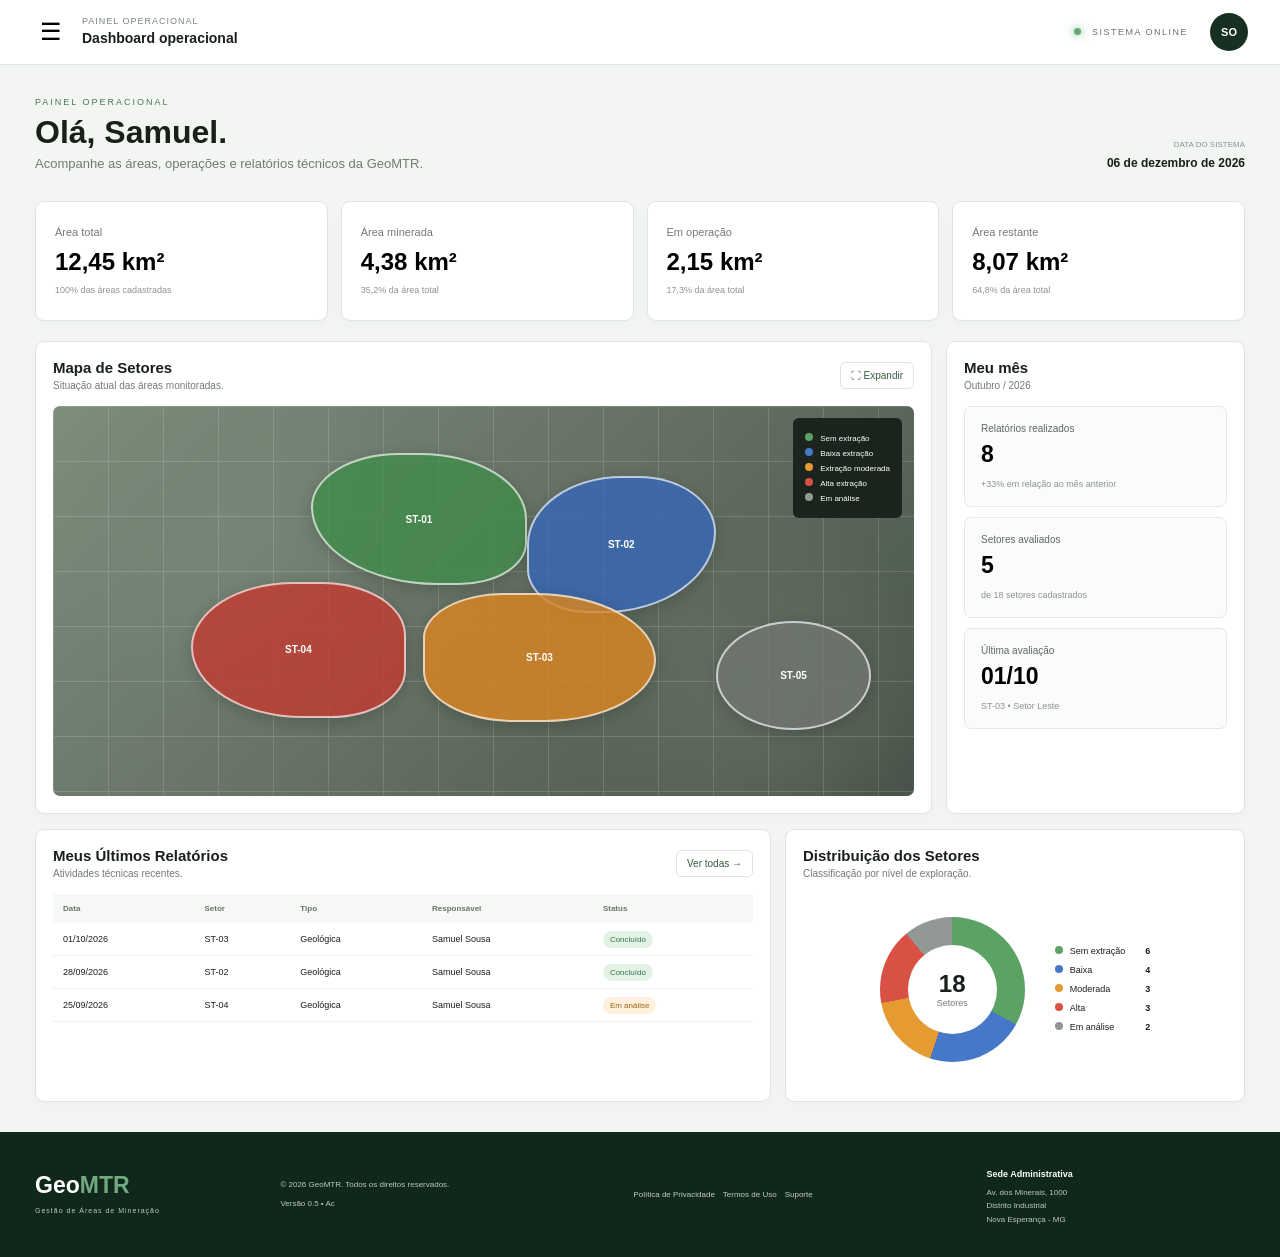
==== dashboard.html @ 0833b3c5 "Add files via upload" ====
<!doctype html>
<html lang="pt-BR">
  <head>
    <meta charset="UTF-8" />
    <meta name="viewport" content="width=device-width, initial-scale=1.0" />
    <title>GeoMTR | Dashboard</title>
    <link rel="stylesheet" href="./dashboard.css" />
  </head>

  <body>
    <aside class="sidebar" id="sidebar">
      <div class="sidebar-logo">
        <span>Geo</span>MTR
        <small>GESTÃO DE ÁREAS DE MINERAÇÃO</small>
      </div>

      <nav>
        <a href="dashboard.html" class="nav-item ativo">
          <span class="icone">🎛️</span>
          Dashboard
        </a>
        <a href="setores.html" class="nav-item">
          <span class="icone">📍</span>
          Setores
        </a>
        <a href="operacoes.html" class="nav-item">
          <span class="icone">⛏️</span>
          Operações gerais
        </a>
        <a href="relatorios.html" class="nav-item">
          <span class="icone">📊</span>
          Meus Relatórios
        </a>
      </nav>

      <div class="suporte-sidebar">
        <strong>Suporte</strong>
        <p>Precisa de ajuda?</p>
        <button onclick="abrirSuporte()">Contatar administrador</button>
      </div>
    </aside>

    <div
      class="sidebar-overlay"
      id="sidebarOverlay"
      onclick="toggleSidebar()"
    ></div>

    <main class="conteudo">
      <header class="topbar">
        <button
          class="menu-btn"
          onclick="toggleSidebar()"
          aria-label="Abrir menu"
        >
          ☰
        </button>
        <div class="header-identificacao">
          <small>PAINEL OPERACIONAL</small>
          <strong>Dashboard operacional</strong>
        </div>
        <div class="topbar-direita">
          <div class="status">
            <span></span>
            SISTEMA ONLINE
          </div>

          <button class="perfil-btn" onclick="togglePerfil()">
            <div class="avatar">SO</div>
          </button>

          <div class="perfil-menu" id="perfilMenu">
            <div class="perfil-cabecalho">
              <div class="avatar grande">SO</div>
              <div>
                <strong>Samuel</strong>
                <span>Geólogo</span>
              </div>
            </div>
            <hr />
            <button type="button" onclick="abrirPerfil()">Meu perfil</button>
            <hr />
            <button class="sair" onclick="sairSistema()">
              ↪ Sair do sistema
            </button>
          </div>
        </div>
      </header>

      <section class="boas-vindas">
        <div>
          <p class="mini-titulo">PAINEL OPERACIONAL</p>
          <h1>Olá, Samuel.</h1>
          <p>Acompanhe as áreas, operações e relatórios técnicos da GeoMTR.</p>
        </div>

        <div class="data-atual">
          <small>DATA DO SISTEMA</small>
          <strong id="dataAtual"></strong>
        </div>
      </section>

      <section class="cards">
        <button
          class="card"
          onclick="
            abrirModal(
              'Área Total',
              'A GeoMTR possui atualmente 12,45 km² de áreas cadastradas para pesquisa e exploração mineral.',
            )
          "
        >
          <span class="card-titulo">Área total</span>
          <strong>12,45 km²</strong>
          <small>100% das áreas cadastradas</small>
        </button>

        <button
          class="card"
          onclick="
            abrirModal(
              'Área Minerada',
              'Até o momento, 4,38 km² das áreas cadastradas já passaram por atividades de exploração.',
            )
          "
        >
          <span class="card-titulo">Área minerada</span>
          <strong>4,38 km²</strong>
          <small>35,2% da área total</small>
        </button>

        <button
          class="card"
          onclick="
            abrirModal(
              'Em Operação',
              'Atualmente existem setores com operações de pesquisa ou exploração em andamento.',
            )
          "
        >
          <span class="card-titulo">Em operação</span>
          <strong>2,15 km²</strong>
          <small>17,3% da área total</small>
        </button>

        <button
          class="card"
          onclick="
            abrirModal(
              'Área Restante',
              'A GeoMTR possui 8,07 km² que ainda não foram classificados como área minerada.',
            )
          "
        >
          <span class="card-titulo">Área restante</span>
          <strong>8,07 km²</strong>
          <small>64,8% da área total</small>
        </button>
      </section>

      <section class="grid-principal">
        <article class="painel mapa-painel" id="mapaPainel">
          <div class="painel-header">
            <div>
              <h2>Mapa de Setores</h2>
              <p>Situação atual das áreas monitoradas.</p>
            </div>
            <button class="botao-secundario" onclick="expandirMapa()">
              ⛶ Expandir
            </button>
          </div>

          <div class="mapa">
            <div class="grade-mapa"></div>
            <button
              class="setor setor-verde setor-1"
              onclick="
                abrirSetor(
                  'ST-01',
                  'Setor Norte',
                  'Sem extração',
                  '0%',
                  '850 m²',
                  'Mariana Costa',
                )
              "
            >
              ST-01
            </button>
            <button
              class="setor setor-azul setor-2"
              onclick="
                abrirSetor(
                  'ST-02',
                  'Setor Nordeste',
                  'Baixa extração',
                  '24%',
                  '720 m²',
                  'Samuel Oliveira',
                )
              "
            >
              ST-02
            </button>
            <button
              class="setor setor-laranja setor-3"
              onclick="
                abrirSetor(
                  'ST-03',
                  'Setor Leste',
                  'Extração moderada',
                  '56%',
                  '910 m²',
                  'Samuel Oliveira',
                )
              "
            >
              ST-03
            </button>
            <button
              class="setor setor-vermelho setor-4"
              onclick="
                abrirSetor(
                  'ST-04',
                  'Setor Oeste',
                  'Alta extração',
                  '82%',
                  '840 m²',
                  'Carlos Mendes',
                )
              "
            >
              ST-04
            </button>
            <button
              class="setor setor-cinza setor-5"
              onclick="
                abrirSetor(
                  'ST-05',
                  'Setor Sul',
                  'Em análise',
                  '—',
                  '630 m²',
                  'Fernanda Lima',
                )
              "
            >
              ST-05
            </button>

            <div class="legenda">
              <div><span class="verde"></span>Sem extração</div>
              <div><span class="azul"></span>Baixa extração</div>
              <div><span class="laranja"></span>Extração moderada</div>
              <div><span class="vermelho"></span>Alta extração</div>
              <div><span class="cinza"></span>Em análise</div>
            </div>
          </div>
        </article>

        <aside class="painel resumo">
          <div class="painel-header">
            <div>
              <h2>Meu mês</h2>
              <p>Outubro / 2026</p>
            </div>
          </div>

          <button
            class="resumo-item"
            onclick="
              abrirModal(
                'Meus Relatórios',
                'Você realizou 8 relatórios técnicos durante o mês de outubro.',
              )
            "
          >
            <span>Relatórios realizados</span>
            <strong>8</strong>
            <small>+33% em relação ao mês anterior</small>
          </button>

          <button
            class="resumo-item"
            onclick="
              abrirModal(
                'Setores avaliados',
                'Você realizou avaliações em 5 setores diferentes neste mês.',
              )
            "
          >
            <span>Setores avaliados</span>
            <strong>5</strong>
            <small>de 18 setores cadastrados</small>
          </button>

          <button
            class="resumo-item"
            onclick="
              abrirSetor(
                'ST-03',
                'Setor Leste',
                'Extração moderada',
                '56%',
                '910 m²',
                'Samuel Oliveira',
              )
            "
          >
            <span>Última avaliação</span>
            <strong>01/10</strong>
            <small>ST-03 • Setor Leste</small>
          </button>
        </aside>
      </section>

      <section class="grid-inferior">
        <article class="painel">
          <div class="painel-header">
            <div>
              <h2>Meus Últimos Relatórios</h2>
              <p>Atividades técnicas recentes.</p>
            </div>

            <a href="relatorios.html" class="link-btn">Ver todas →</a>
          </div>

          <div class="tabela-container">
            <table>
              <thead>
                <tr>
                  <th>Data</th>
                  <th>Setor</th>
                  <th>Tipo</th>
                  <th>Responsável</th>
                  <th>Status</th>
                </tr>
              </thead>

              <tbody>
                <tr>
                  <td>01/10/2026</td>
                  <td>ST-03</td>
                  <td>Geológica</td>
                  <td>Samuel Sousa</td>
                  <td>
                    <span class="tag concluido"> Concluído </span>
                  </td>
                </tr>

                <tr>
                  <td>28/09/2026</td>
                  <td>ST-02</td>
                  <td>Geológica</td>
                  <td>Samuel Sousa</td>
                  <td>
                    <span class="tag concluido"> Concluído </span>
                  </td>
                </tr>

                <tr>
                  <td>25/09/2026</td>
                  <td>ST-04</td>
                  <td>Geológica</td>
                  <td>Samuel Sousa</td>
                  <td>
                    <span class="tag analise"> Em análise </span>
                  </td>
                </tr>
              </tbody>
            </table>
          </div>
        </article>

        <article class="painel distribuicao">
          <div class="painel-header">
            <div>
              <h2>Distribuição dos Setores</h2>
              <p>Classificação por nível de exploração.</p>
            </div>
          </div>

          <div class="grafico-area">
            <div class="grafico">
              <div class="grafico-centro">
                <strong>18</strong>
                <span>Setores</span>
              </div>
            </div>

            <div class="grafico-legenda">
              <p><span class="verde"></span>Sem extração<strong>6</strong></p>
              <p><span class="azul"></span>Baixa<strong>4</strong></p>
              <p><span class="laranja"></span>Moderada<strong>3</strong></p>
              <p><span class="vermelho"></span>Alta<strong>3</strong></p>
              <p><span class="cinza"></span>Em análise<strong>2</strong></p>
            </div>
          </div>
        </article>
      </section>

      <footer>
        <div class="footer-logo">
          <strong>Geo<span>MTR</span></strong>
          <small>Gestão de Áreas de Mineração</small>
        </div>
        <div>
          <p>© 2026 GeoMTR. Todos os direitos reservados.</p>
          <small>Versão 0.5 • Ac</small>
        </div>
        <div class="footer-links">
          <button type="button" data-legal="privacy">Política de Privacidade</button>
          <button type="button" data-legal="terms">Termos de Uso</button>
          <button type="button" onclick="abrirSuporte()">Suporte</button>
        </div>
        <div class="endereco">
          <strong>Sede Administrativa</strong>
          <p>
            Av. dos Minerais, 1000<br />Distrito Industrial<br />Nova Esperança
            - MG
          </p>
        </div>
      </footer>
    </main>

    <div
      class="modal-overlay"
      id="modalOverlay"
      onclick="fecharModalFundo(event)"
    >
      <div class="modal">
        <button class="modal-fechar" onclick="fecharModal()">×</button>
        <p class="mini-titulo">GEOMTR</p>
        <h2 id="modalTitulo">Informações</h2>
        <div id="modalConteudo"></div>
      </div>
    </div>

    <script src="./dashboard.js"></script>

    <!-- VLibras: recurso de acessibilidade em Libras -->
    <div vw class="enabled"><div vw-access-button class="active"></div><div vw-plugin-wrapper><div class="vw-plugin-top-wrapper"></div></div></div>
    <script src="https://vlibras.gov.br/app/vlibras-plugin.js"></script>
    <script>new window.VLibras.Widget('https://vlibras.gov.br/app');</script>
  
    <div class="legal-overlay" id="legalOverlay" hidden>
      <section class="legal-modal" role="dialog" aria-modal="true" aria-labelledby="legalTitle">
        <button type="button" class="legal-close" id="legalClose" aria-label="Fechar">×</button>
        <div class="legal-eyebrow">GEOMTR • DOCUMENTOS DO SISTEMA</div>
        <h2 id="legalTitle">Política de Privacidade</h2>
        <p class="legal-updated">Versão demonstrativa • Outubro de 2026</p>
        <div class="legal-content" id="legalContent"></div>
        <div class="legal-actions"><button type="button" id="legalCloseBottom">Entendi</button></div>
      </section>
    </div>
    <script src="./legal.js"></script>
  </body>
</html>
---- dashboard.css ----
/* 
   RESET
 */

* {
  margin: 0;
  padding: 0;
  box-sizing: border-box;
}

:root {
  --verde-escuro: #102018;
  --verde: #477957;
  --verde-claro: #77a883;

  --fundo: #f3f5f3;
  --branco: #ffffff;

  --texto: #182019;
  --texto-secundario: #727b74;

  --borda: #dfe5e0;

  --vermelho: #d95045;
  --azul: #4677c8;
  --laranja: #e69a32;
  --cinza: #929893;

  --sidebar: 245px;
}

body {
  font-family: Arial, Helvetica, sans-serif;
  background: var(--fundo);
  color: var(--texto);
}

/* 
   SIDEBAR
 */

.sidebar {
  position: fixed;

  top: 0;
  left: 0;

  width: var(--sidebar);
  height: 100vh;

  padding: 30px 18px;

  background: linear-gradient(rgba(16, 39, 27, 1), rgba(14, 39, 27, 1));

  color: white;

  display: flex;
  flex-direction: column;

  z-index: 1000;

  transition: transform 0.35s ease;
}

.sidebar-logo {
  font-size: 26px;
  font-weight: bold;

  padding: 0 10px 35px;
}

.sidebar-logo span {
  color: #75ad82;
}

.sidebar-logo small {
  display: block;

  margin-top: 5px;

  font-size: 7px;
  letter-spacing: 1.4px;

  color: #8fa096;
}

nav {
  display: flex;
  flex-direction: column;

  gap: 7px;
}

.nav-item {
  display: block;
  width: 100%;

  padding: 13px;

  border: none;
  border-radius: 7px;

  background: transparent;

  color: #bdc8c0;
  text-decoration: none;

  text-align: left;
  font-family: inherit;
  font-size: 13.3333px;

  cursor: pointer;

  transition: 0.2s;
}

.nav-item:hover {
  background: rgba(255, 255, 255, 0.06);
  color: white;
}

.nav-item.ativo {
  background: #20392a;
  color: #ffffff;

  box-shadow: inset 3px 0 #77a883;
}

.icone {
  display: inline-block;

  width: 30px;

  font-size: 18px;
}

.suporte-sidebar {
  margin-top: auto;

  padding: 18px 10px;

  border-top: 1px solid rgba(255, 255, 255, 0.1);
}

.suporte-sidebar strong {
  font-size: 13px;
}

.suporte-sidebar p {
  margin: 8px 0;

  font-size: 11px;

  color: #86968c;
}

.suporte-sidebar button {
  border: none;

  background: none;

  color: #80ad8a;

  font-size: 10px;

  cursor: pointer;
}

/* 
   CONTEÚDO
 */

.conteudo {
  margin-left: var(--sidebar);

  min-height: 100vh;

  transition: margin-left 0.35s ease;
}

/* 
   topbar
 */

.topbar {
  height: 65px;

  padding: 0 32px;

  background: rgba(255, 255, 255, 0.92);

  border-bottom: 1px solid var(--borda);

  display: flex;
  align-items: center;
  justify-content: space-between;

  position: sticky;

  top: 0;

  z-index: 900;
}

.menu-btn {
  width: 38px;
  height: 38px;

  border: none;

  background: transparent;

  font-size: 24px;

  cursor: pointer;
}

.topbar-direita {
  display: flex;
  align-items: center;

  gap: 22px;

  position: relative;
}

.status {
  font-size: 9px;

  letter-spacing: 1.5px;

  color: #69726c;
}

.status span {
  display: inline-block;

  width: 7px;
  height: 7px;

  margin-right: 7px;

  background: #67a977;

  border-radius: 50%;

  box-shadow: 0 0 8px #67a977;
}

/* perfil */

.perfil-btn {
  border: none;

  background: transparent;

  cursor: pointer;
}

.avatar {
  width: 38px;
  height: 38px;

  border-radius: 50%;

  background: #183022;

  color: white;

  display: flex;
  justify-content: center;
  align-items: center;

  font-size: 11px;
  font-weight: bold;
}

.avatar.grande {
  width: 45px;
  height: 45px;
}

.perfil-menu {
  position: absolute;

  width: 245px;

  top: 52px;
  right: 0;

  padding: 16px;

  background: white;

  border: 1px solid var(--borda);
  border-radius: 10px;

  box-shadow: 0 15px 45px rgba(0, 0, 0, 0.16);

  opacity: 0;

  visibility: hidden;

  transform: translateY(-10px);

  transition:
    opacity 0.2s,
    transform 0.2s,
    visibility 0.2s;

  z-index: 1500;
}

.perfil-menu.aberto {
  opacity: 1;

  visibility: visible;

  transform: translateY(0);
}

.perfil-cabecalho {
  display: flex;
  align-items: center;

  gap: 12px;
}

.perfil-cabecalho strong {
  display: block;

  font-size: 13px;
}

.perfil-cabecalho span {
  font-size: 10px;

  color: var(--texto-secundario);
}

.perfil-menu hr {
  margin: 14px 0;

  border: none;
  border-top: 1px solid #ecefec;
}

.perfil-menu button {
  display: block;

  width: 100%;

  padding: 9px;

  border: none;

  background: transparent;

  text-align: left;

  cursor: pointer;

  border-radius: 5px;
}

.perfil-menu button:hover {
  background: #f2f5f2;
}

.perfil-menu .sair {
  color: #000000;
}

/* boas vindas */

.boas-vindas {
  padding: 32px 35px 20px;

  display: flex;
  justify-content: space-between;
  align-items: flex-end;
}

.mini-titulo {
  margin-bottom: 7px;

  font-size: 9px;

  letter-spacing: 2px;

  color: var(--verde);
}

.boas-vindas h1 {
  font-size: 32px;

  margin-bottom: 5px;
}

.boas-vindas > div > p:last-child {
  font-size: 13px;

  color: var(--texto-secundario);
}

.data-atual {
  text-align: right;
}

.data-atual small {
  display: block;

  margin-bottom: 4px;

  font-size: 8px;

  color: #8b938d;
}

.data-atual strong {
  font-size: 12px;
}

/* cards */

.cards {
  padding: 10px 35px 20px;

  display: grid;

  grid-template-columns: repeat(4, 1fr);

  gap: 13px;
}

.card {
  min-height: 120px;

  padding: 19px;

  background: white;

  border: 1px solid var(--borda);
  border-radius: 9px;

  text-align: left;

  cursor: pointer;

  box-shadow: 0 4px 12px rgba(0, 0, 0, 0.025);

  transition: 0.2s;
}

.card:hover {
  transform: translateY(-3px);

  border-color: #a8b9ac;

  box-shadow: 0 8px 25px rgba(30, 60, 40, 0.08);
}

.card-titulo {
  display: block;

  font-size: 11px;

  color: var(--texto-secundario);
}

.card strong {
  display: block;

  margin: 10px 0 5px;

  font-size: 24px;
}

.card small {
  color: #8c948e;

  font-size: 9px;
}

/* paineis */

.grid-principal {
  padding: 0 35px 15px;

  display: grid;

  grid-template-columns: minmax(0, 3fr) minmax(250px, 1fr);

  gap: 14px;
}

.painel {
  padding: 17px;

  background: white;

  border: 1px solid var(--borda);
  border-radius: 9px;

  box-shadow: 0 4px 15px rgba(0, 0, 0, 0.025);
}

.painel-header {
  margin-bottom: 15px;

  display: flex;
  align-items: center;
  justify-content: space-between;
}

.painel-header h2 {
  font-size: 15px;

  margin-bottom: 4px;
}

.painel-header p {
  font-size: 10px;

  color: var(--texto-secundario);
}

.botao-secundario,
.link-btn {
  padding: 7px 10px;
  text-decoration: none;
  border: 1px solid var(--borda);
  border-radius: 5px;
  display: inline-block;
  background: white;

  color: #365b41;

  font-size: 10px;

  cursor: pointer;
}

/* mapa */

.mapa {
  height: 390px;

  position: relative;

  overflow: hidden;

  border-radius: 7px;

  background:
    radial-gradient(circle at 20% 30%, #768575, transparent 25%),
    radial-gradient(circle at 80% 70%, #626d61, transparent 25%),
    linear-gradient(135deg, #7f8d7d, #485449);
}

/* Linhas para lembrar um mapa */

.grade-mapa {
  position: absolute;

  inset: 0;

  opacity: 0.15;

  background-image:
    linear-gradient(#fff 1px, transparent 1px),
    linear-gradient(90deg, #fff 1px, transparent 1px);

  background-size: 55px 55px;
}

/* SETORES */

.setor {
  position: absolute;

  border: 2px solid rgba(255, 255, 255, 0.65);

  color: white;

  font-size: 10px;
  font-weight: bold;

  cursor: pointer;

  transition: 0.2s;

  box-shadow: 0 4px 15px rgba(0, 0, 0, 0.18);
}

.setor:hover {
  transform: scale(1.07);

  z-index: 10;

  filter: brightness(1.15);
}

.setor-1 {
  width: 25%;
  height: 34%;

  top: 12%;
  left: 30%;

  border-radius: 45% 55% 35% 65%;
}

.setor-2 {
  width: 22%;
  height: 35%;

  top: 18%;
  left: 55%;

  border-radius: 55% 45% 65% 35%;
}

.setor-3 {
  width: 27%;
  height: 33%;

  top: 48%;
  left: 43%;

  border-radius: 40% 60% 55% 45%;
}

.setor-4 {
  width: 25%;
  height: 35%;

  top: 45%;
  left: 16%;

  border-radius: 55% 45% 40% 60%;
}

.setor-5 {
  width: 18%;
  height: 28%;

  top: 55%;
  right: 5%;

  border-radius: 50%;
}

.setor-verde {
  background: rgba(65, 139, 75, 0.8);
}

.setor-azul {
  background: rgba(53, 103, 183, 0.8);
}

.setor-laranja {
  background: rgba(218, 132, 32, 0.82);
}

.setor-vermelho {
  background: rgba(193, 59, 49, 0.82);
}

.setor-cinza {
  background: rgba(110, 118, 112, 0.82);
}

/* LEGENDA */

.legenda {
  position: absolute;

  top: 12px;
  right: 12px;

  padding: 10px 12px;

  background: rgba(18, 27, 21, 0.87);

  color: white;

  border-radius: 6px;

  backdrop-filter: blur(4px);
}

.legenda div {
  margin: 5px 0;

  font-size: 8px;
}

.legenda span,
.grafico-legenda span {
  display: inline-block;

  width: 8px;
  height: 8px;

  margin-right: 7px;

  border-radius: 50%;
}

.verde {
  background: #5ca264;
}

.azul {
  background: var(--azul);
}

.laranja {
  background: var(--laranja);
}

.vermelho {
  background: var(--vermelho);
}

.cinza {
  background: var(--cinza);
}

/* MAPA EXPANDIDO */

.mapa-painel.expandido {
  position: fixed;

  inset: 20px;

  z-index: 3000;

  padding: 20px;

  background: white;

  box-shadow: 0 20px 80px rgba(0, 0, 0, 0.4);
}

.mapa-painel.expandido .mapa {
  height: calc(100vh - 100px);
}

/* 
   RESUMO
 */

.resumo {
  display: flex;
  flex-direction: column;
}

.resumo-item {
  padding: 16px;

  margin-bottom: 10px;

  background: #fafbfa;

  border: 1px solid #e5e9e5;
  border-radius: 7px;

  text-align: left;

  cursor: pointer;

  transition: 0.2s;
}

.resumo-item:hover {
  background: #f1f6f2;

  border-color: #b8c9bc;
}

.resumo-item span {
  display: block;

  font-size: 10px;

  color: #606962;
}

.resumo-item strong {
  display: block;

  margin: 7px 0;

  font-size: 23px;
}

.resumo-item small {
  font-size: 9px;

  color: #8b948d;
}

/* 
   AÇÕES
 */

.acoes {
  padding: 0 35px 15px;

  display: grid;

  grid-template-columns: repeat(4, 1fr);

  gap: 13px;
}

.acao {
  min-height: 90px;

  padding: 15px;

  display: flex;
  align-items: center;

  gap: 12px;

  border: 1px solid var(--borda);
  border-radius: 8px;

  background: white;

  cursor: pointer;

  text-align: left;

  transition: 0.2s;
}

.acao:hover {
  transform: translateY(-2px);

  border-color: #aebeb2;
}

.acao-icone {
  width: 42px;
  height: 42px;

  display: flex;
  align-items: center;
  justify-content: center;

  flex-shrink: 0;

  background: #e7f1e9;

  color: #35633f;

  border-radius: 7px;

  font-size: 22px;
}

.acao div {
  flex: 1;
}

.acao strong {
  display: block;

  margin-bottom: 5px;

  font-size: 11px;
}

.acao small {
  font-size: 9px;

  color: var(--texto-secundario);
}

/* 
   PARTE INFERIOR
 */

.grid-inferior {
  padding: 0 35px 30px;

  display: grid;

  grid-template-columns: 1.6fr 1fr;

  gap: 14px;
}

/* TABELA */

.tabela-container {
  overflow-x: auto;
}

table {
  width: 100%;

  border-collapse: collapse;
}

th {
  padding: 10px;

  background: #f6f8f6;

  text-align: left;

  font-size: 8px;

  color: #69726b;
}

td {
  padding: 11px 10px;

  border-bottom: 1px solid #edf0ed;

  font-size: 9px;
}

.tag {
  padding: 4px 7px;

  border-radius: 20px;

  font-size: 8px;
}

.tag.concluido {
  background: #e3f2e6;

  color: #377443;
}

.tag.analise {
  background: #fff1dc;

  color: #9a6217;
}

/* 
   GRÁFICO
 */

.grafico-area {
  min-height: 190px;

  display: flex;
  align-items: center;
  justify-content: center;

  gap: 30px;
}

.grafico {
  width: 145px;
  height: 145px;

  position: relative;

  flex-shrink: 0;

  border-radius: 50%;

  background: conic-gradient(
    #5ca264 0 33%,
    #4677c8 33% 55%,
    #e69a32 55% 72%,
    #d95045 72% 89%,
    #929893 89% 100%
  );
}

.grafico::after {
  content: "";

  position: absolute;

  inset: 28px;

  background: white;

  border-radius: 50%;
}

.grafico-centro {
  position: absolute;

  inset: 0;

  z-index: 2;

  display: flex;
  flex-direction: column;
  justify-content: center;
  align-items: center;
}

.grafico-centro strong {
  font-size: 24px;
}

.grafico-centro span {
  font-size: 9px;

  color: var(--texto-secundario);
}

.grafico-legenda p {
  margin: 9px 0;

  font-size: 9px;
}

.grafico-legenda strong {
  float: right;

  margin-left: 20px;
}

/* Footer */

footer {
  min-height: 125px;

  padding: 25px 35px;

  background: #10271b;

  color: #bfc9c1;

  display: grid;

  grid-template-columns: 1fr 1.5fr 1.5fr 1.2fr;

  align-items: center;

  gap: 30px;
}

.footer-logo strong {
  display: block;

  font-size: 23px;

  color: white;
}

.footer-logo strong span {
  color: #72a980;
}

.footer-logo small {
  font-size: 7px;

  letter-spacing: 1px;
}

footer p,
footer small {
  font-size: 8px;

  line-height: 1.7;
}

.footer-links {
  display: flex;

  gap: 8px;
}

.footer-links button {
  border: none;

  background: none;

  color: #c5cec7;

  font-size: 8px;

  cursor: pointer;
}

.endereco strong {
  font-size: 9px;

  color: white;
}

.endereco p {
  margin-top: 5px;
}

/* 
   MODAL
 */

.modal-overlay {
  position: fixed;

  inset: 0;

  background: rgba(4, 12, 7, 0.65);

  backdrop-filter: blur(3px);

  display: flex;
  justify-content: center;
  align-items: center;

  opacity: 0;

  visibility: hidden;

  transition: 0.25s;

  z-index: 5000;
}

.modal-overlay.aberto {
  opacity: 1;

  visibility: visible;
}

.modal {
  width: 90%;
  max-width: 480px;

  padding: 30px;

  position: relative;

  background: white;

  border-radius: 10px;

  transform: translateY(20px);

  transition: 0.25s;

  box-shadow: 0 30px 80px rgba(0, 0, 0, 0.3);
}

.modal-overlay.aberto .modal {
  transform: translateY(0);
}

.modal h2 {
  margin-bottom: 20px;
}

.modal p {
  font-size: 12px;

  line-height: 1.7;

  color: #68716a;
}

.modal-fechar {
  position: absolute;

  top: 15px;
  right: 18px;

  border: none;

  background: transparent;

  font-size: 25px;

  cursor: pointer;
}

.detalhe-setor {
  display: grid;

  grid-template-columns: 1fr 1fr;

  gap: 10px;
}

.detalhe-setor div {
  padding: 13px;

  background: #f4f6f4;

  border-radius: 6px;
}

.detalhe-setor small {
  display: block;

  margin-bottom: 4px;

  color: #858e87;
}

.detalhe-setor strong {
  font-size: 12px;
}

/* 
   overlay da SIDEBAR
 */

.sidebar-overlay {
  position: fixed;

  inset: 0;

  background: rgba(0, 0, 0, 0.4);

  opacity: 0;
  visibility: hidden;

  transition: 0.3s;

  z-index: 950;
}

/* 
   TABLET
 */

@media (max-width: 1100px) {
  .cards {
    grid-template-columns: repeat(2, 1fr);
  }

  .acoes {
    grid-template-columns: repeat(2, 1fr);
  }

  .grid-principal {
    grid-template-columns: 1fr;
  }

  .grid-inferior {
    grid-template-columns: 1fr;
  }
}

/* 
   CELULAR
 */

@media (max-width: 760px) {
  .sidebar {
    width: min(220px, 82vw);
    height: 100vh;
    height: 100dvh;
    overflow-y: auto;
    overscroll-behavior: contain;
    transform: translateX(-100%);
  }

  .sidebar.aberta {
    transform: translateX(0);
  }

  .sidebar-overlay.aberto {
    opacity: 1;

    visibility: visible;
  }

  .conteudo {
    margin-left: 0;
  }

  .topbar {
    padding: 0 18px;
  }

  .status {
    display: none;
  }

  .boas-vindas {
    padding: 25px 18px 15px;

    align-items: flex-start;
    flex-direction: column;

    gap: 18px;
  }

  .boas-vindas h1 {
    font-size: 27px;
  }

  .data-atual {
    text-align: left;
  }

  .cards {
    padding: 10px 18px 18px;

    grid-template-columns: 1fr 1fr;
  }

  .card {
    min-height: 105px;

    padding: 14px;
  }

  .card strong {
    font-size: 19px;
  }

  .grid-principal,
  .grid-inferior {
    padding-left: 18px;
    padding-right: 18px;
  }

  .mapa {
    height: 340px;
  }

  .legenda {
    top: auto;
    bottom: 10px;
  }

  .acoes {
    padding: 0 18px 15px;

    grid-template-columns: 1fr;
  }

  .grid-inferior {
    grid-template-columns: 1fr;
  }

  .grafico-area {
    flex-direction: column;
  }

  footer {
    grid-template-columns: 1fr;

    padding: 30px 20px;

    gap: 20px;
  }

  .footer-links {
    flex-wrap: wrap;
  }

  .perfil-menu {
    position: fixed;

    top: 58px;
    right: 12px;

    width: calc(100% - 24px);
    max-width: 300px;
  }
}

/* CELULARES PEQUENOS */

@media (max-width: 430px) {
  .cards {
    grid-template-columns: 1fr;
  }

  .mapa {
    height: 300px;
  }
}

/* SIDEBAR RETRÁTIL - DESKTOP */

@media (min-width: 761px) {
  .sidebar {
    transform: translateX(-100%);
    transition: transform 0.3s ease;
  }

  .sidebar.aberta {
    transform: translateX(0);
  }

  .conteudo {
    margin-left: 0;
    width: 100%;
    transition:
      margin-left 0.3s ease,
      width 0.3s ease;
  }

  .conteudo.sidebar-aberta {
    margin-left: 245px;
    width: calc(100% - 245px);
  }
}

/* gambiarra para sidebar ficar fechada apos iniciar o sistema */

/* botão de meus relatorios em baixo do mapa */

a.acao {
  display: flex;
  align-items: center;
  text-decoration: none;
  color: inherit;
}

a.acao:visited,
a.acao:hover,
a.acao:active {
  text-decoration: none;
  color: inherit;
}

/* GeoMTR - componentes compartilhados, perfil e página de setores */
.geo-contact-card{display:flex;align-items:center;gap:15px;padding:18px;background:#f3f7f3;border:1px solid #e1e9e1;border-radius:14px;margin:12px 0 18px}.geo-contact-icon{display:grid;place-items:center;flex:0 0 48px;height:48px;border-radius:13px;background:#183a27;color:#fff;font-size:23px}.geo-contact-card small{font-size:9px;letter-spacing:1px;color:#66816c;font-weight:800}.geo-contact-card h3{font-size:17px;margin:4px 0}.geo-contact-card p{margin:0;color:#68746b;font-size:12px}.geo-info-grid{display:grid;grid-template-columns:repeat(2,minmax(0,1fr));gap:12px}.geo-info-grid>div{display:flex;flex-direction:column;gap:7px;padding:15px;border:1px solid #e4e9e4;border-radius:12px;min-width:0}.geo-info-grid small,.geo-form-grid label{font-size:11px;color:#718075}.geo-info-grid strong{font-size:13px;overflow-wrap:anywhere}.geo-info-grid span{font-size:10px;color:#78837b}.geo-notice{font-size:11px;color:#7a857d;background:#f7f8f7;border-radius:8px;padding:10px;margin-top:14px;line-height:1.5}.geo-profile-form{display:flex;flex-direction:column;gap:18px}.geo-profile-head{display:flex;align-items:center;gap:15px;padding:8px 0 17px;border-bottom:1px solid #e6ebe6}.geo-profile-head h3{margin:0 0 5px;font-size:17px}.geo-profile-head p{margin:0 0 8px;color:#78837b;font-size:12px}.geo-photo-upload{display:flex;flex-direction:column;align-items:center;gap:5px;cursor:pointer;font-size:10px;color:#477957}.geo-photo-upload>span{display:grid;place-items:center;width:68px;height:68px;border-radius:50%;background:#183a27;color:white;font-weight:800;font-size:20px}.geo-status-pill{font-size:10px;color:#347b4b}.geo-form-grid{display:grid;grid-template-columns:repeat(2,minmax(0,1fr));gap:14px}.geo-form-grid label{display:flex;flex-direction:column;gap:6px;font-weight:700}.geo-form-grid input{width:100%;min-width:0;padding:11px 12px;border:1px solid #dce4dc;border-radius:8px;background:white;color:#243328;font:inherit;font-size:12px}.geo-form-grid input:focus{outline:2px solid #9dc6a5;border-color:#477957}.geo-form-grid input:disabled{background:#f2f4f2;color:#7c867e}.geo-form-grid label small{font-weight:400;font-size:9px}.geo-field-full{grid-column:1/-1}.geo-profile-foot{display:flex;align-items:center;justify-content:space-between;gap:12px}.geo-profile-foot span{font-size:12px;line-height:1.6}.geo-profile-foot small{color:#7a857d}.geo-success{padding:10px;border-radius:8px;background:#edf8ef;color:#28733c;font-size:12px}.setores-page{padding:24px 28px 32px}.setores-intro{display:flex;align-items:flex-end;justify-content:space-between;gap:20px;margin:8px 0 24px}.setores-intro h1{font-size:25px;color:#1c3022;margin:6px 0}.setores-intro p{color:#778078;font-size:13px;max-width:680px;line-height:1.6}.setores-kpis{display:grid;grid-template-columns:repeat(4,minmax(0,1fr));gap:14px;margin-bottom:20px}.setor-kpi{background:white;border:1px solid #e6ebe6;border-radius:14px;padding:17px;box-shadow:0 4px 15px #18302208}.setor-kpi small{display:block;color:#7a857d;font-size:11px}.setor-kpi strong{display:block;font-size:24px;color:#203a29;margin:8px 0 4px}.setor-kpi span{font-size:10px;color:#6d8a73}.setores-layout{display:grid;grid-template-columns:minmax(0,1.25fr) minmax(280px,.75fr);gap:18px}.setor-panel{background:white;border:1px solid #e4e9e4;border-radius:15px;padding:20px;min-width:0}.setor-panel-head{display:flex;justify-content:space-between;align-items:flex-start;gap:12px;margin-bottom:15px}.setor-panel h2{font-size:16px;margin:0 0 6px;color:#203528}.setor-panel p{font-size:11px;color:#7a857d;line-height:1.5;margin:0}.mapa-setores{width:100%;min-height:290px;border-radius:12px;background:#f2f6f1;border:1px solid #e0e8df;overflow:hidden}.mapa-setores svg{width:100%;height:auto;display:block}.mapa-setores .area-setor{cursor:pointer;stroke:white;stroke-width:3;transition:filter .2s,transform .2s}.mapa-setores .area-setor:hover{filter:brightness(1.08);stroke:#183a27;stroke-width:4}.mapa-legenda{display:flex;flex-wrap:wrap;gap:10px 15px;margin-top:14px}.mapa-legenda span{display:flex;align-items:center;gap:6px;font-size:10px;color:#6f7c71}.mapa-legenda i{width:9px;height:9px;border-radius:3px;display:inline-block}.setor-destaque{display:flex;flex-direction:column;gap:13px}.setor-destaque-item{padding:13px;border:1px solid #e6ebe6;border-radius:11px;display:flex;align-items:center;gap:12px}.setor-color{width:10px;height:42px;border-radius:6px;flex:0 0 auto}.setor-destaque-item div{min-width:0;flex:1}.setor-destaque-item strong{display:block;font-size:12px}.setor-destaque-item small{display:block;color:#7c867e;font-size:10px;margin-top:5px}.setor-destaque-item button{border:1px solid #dce6dc;border-radius:8px;padding:8px 10px;background:#f7faf7;color:#315c3c;font-size:10px;cursor:pointer}.setores-tabela-wrap{overflow-x:auto;margin-top:20px}.setores-tabela{width:100%;border-collapse:collapse;min-width:760px}.setores-tabela th{text-align:left;padding:13px 12px;font-size:10px;letter-spacing:.4px;color:#78847a;background:#f7f9f7;border-bottom:1px solid #e7ece7}.setores-tabela td{padding:14px 12px;border-bottom:1px solid #edf0ed;font-size:11px;color:#344237}.setores-tabela tr:last-child td{border-bottom:0}.setor-code{font-weight:800;color:#254a30}.setor-status{display:inline-block;padding:5px 8px;border-radius:20px;font-size:10px;font-weight:700;white-space:nowrap}.status-bom{background:#e7f5e9;color:#28753b}.status-moderado{background:#fff2d9;color:#9b6810}.status-ruim{background:#fde8e5;color:#b33d32}.status-analise{background:#eceff1;color:#59666e}.setor-progresso{height:6px;background:#edf1ed;border-radius:8px;overflow:hidden;min-width:65px;margin-top:6px}.setor-progresso span{display:block;height:100%;border-radius:8px;background:#6ba579}.setor-tabela-top{display:flex;justify-content:space-between;align-items:center;gap:12px;margin-top:24px}.setor-tabela-top input,.setor-tabela-top select{padding:10px 12px;border:1px solid #dfe6df;border-radius:8px;background:white;color:#344237;font-size:11px;max-width:100%}.setor-filtros{display:flex;gap:8px}.setor-mapa-note{font-size:10px;color:#829087;margin-top:12px;line-height:1.5}
@media(max-width:900px){.setores-page{padding:20px}.setores-kpis{grid-template-columns:repeat(2,minmax(0,1fr))}.setores-layout{grid-template-columns:1fr}.setor-destaque{display:grid;grid-template-columns:repeat(2,minmax(0,1fr))}.geo-info-grid{grid-template-columns:1fr}}
@media(max-width:600px){.setores-page{padding:15px 12px 24px}.setores-intro{align-items:flex-start;flex-direction:column}.setores-intro h1{font-size:22px}.setores-kpis{gap:9px}.setor-kpi{padding:13px}.setor-kpi strong{font-size:20px}.setor-panel{padding:13px}.setor-destaque{grid-template-columns:1fr}.setor-tabela-top{align-items:stretch;flex-direction:column}.setor-filtros{flex-direction:column}.setor-tabela-top input,.setor-tabela-top select{width:100%;max-width:none}.geo-form-grid{grid-template-columns:1fr}.geo-field-full{grid-column:auto}.geo-profile-foot{align-items:stretch;flex-direction:column}.geo-profile-foot button{width:100%}.geo-profile-head{align-items:flex-start}.modal{max-height:88vh;overflow:auto;width:calc(100% - 24px)!important;margin:12px auto}.geo-info-grid{grid-template-columns:1fr}}

/* Ajustes da página de setores: zoom, ações administrativas e telas pequenas */
.mapa-zoom{display:flex;gap:6px;flex-shrink:0}.mapa-zoom button,.acoes-setor button{border:1px solid #dce5dc;background:#f7faf7;color:#315c3c;border-radius:8px;padding:7px 10px;cursor:pointer;font-weight:700}.mapa-zoom button:hover,.acoes-setor button:hover{background:#eaf3eb}.mapa-setores svg{transform-origin:center center;transition:transform .2s ease}.acoes-setor{white-space:nowrap}.acoes-setor button{font-size:10px;margin:2px}.acoes-setor .acao-excluir{color:#a43e36;border-color:#efd5d2;background:#fff8f7}.botao-principal{border:0;border-radius:9px;background:#477957;color:#fff;padding:11px 15px;font-weight:700;cursor:pointer}.setores-intro{align-items:center}.setores-intro>button{flex-shrink:0}.setores-tabela td{vertical-align:middle}.mapa-setores{touch-action:pan-x pan-y}
@media(max-width:600px){.mapa-zoom{align-self:flex-start}.setor-panel-head{flex-wrap:wrap}.setores-intro>button{width:100%}.mapa-setores{min-height:220px}.mapa-setores svg{min-width:500px}.setores-tabela{min-width:820px}}


/* Mapa das páginas de setores: mesma aparência do dashboard */
.setores-layout .mapa-painel{min-width:0}
.setores-layout .mapa{height:390px;width:100%;}
.setores-layout .mapa .setor{display:grid;place-items:center;min-width:56px;min-height:48px;touch-action:manipulation;}
.setores-layout .mapa .legenda{z-index:20;}
.setores-layout .mapa-painel.expandido{position:fixed;inset:16px;z-index:3000;overflow:auto;}
.setores-layout .mapa-painel.expandido .mapa{height:calc(100vh - 150px);min-height:320px;}
.setores-layout .mapa-painel.expandido .mapa .setor{font-size:12px;}
@media(max-width:700px){
  .setores-layout .mapa{height:340px;}
  .setores-layout .mapa .legenda{top:8px;right:8px;padding:8px 9px;max-width:48%;}
  .setores-layout .mapa .legenda div{font-size:8px;line-height:1.35;}
  .setores-layout .mapa .setor{min-width:44px;min-height:40px;font-size:9px;}
  .setores-layout .mapa-painel.expandido{inset:8px;padding:12px;}
  .setores-layout .mapa-painel.expandido .mapa{height:calc(100vh - 145px);}
}



/* Documentos legais compartilhados */
.legal-overlay[hidden] { display: none !important; }
.legal-overlay {
  position: fixed; inset: 0; z-index: 2000;
  display: flex; align-items: center; justify-content: center;
  padding: 18px; background: rgba(8, 20, 13, .68);
  backdrop-filter: blur(4px);
}
.legal-modal {
  position: relative; width: min(680px, 100%); max-height: min(82vh, 760px);
  overflow: auto; padding: 30px; border-radius: 16px;
  background: #fff; color: #182019; box-shadow: 0 24px 80px rgba(0,0,0,.25);
}
.legal-close {
  position: absolute; top: 12px; right: 14px; width: 38px; height: 38px;
  border: 0; border-radius: 9px; background: #f0f4f0; color: #183221;
  font-size: 27px; line-height: 1; cursor: pointer;
}
.legal-eyebrow { margin: 0 42px 9px 0; color: #477957; font-size: 10px; font-weight: 800; letter-spacing: .12em; }
.legal-modal h2 { margin: 0 44px 7px 0; font-size: clamp(22px, 4vw, 28px); }
.legal-updated { margin: 0 0 22px; color: #7a857c; font-size: 12px; }
.legal-content { display: grid; gap: 14px; color: #455148; font-size: 13px; line-height: 1.75; }
.legal-content p { margin: 0; }
.legal-content strong { color: #182019; }
.legal-actions { display: flex; justify-content: flex-end; margin-top: 24px; }
.legal-actions button {
  min-height: 42px; padding: 0 20px; border: 0; border-radius: 8px;
  background: #477957; color: #fff; font: inherit; font-weight: 700; cursor: pointer;
}
body.legal-modal-open { overflow: hidden; }
.login-footer { flex-wrap: wrap; gap: 12px; }
.login-legal-links { display: flex; flex-wrap: wrap; gap: 12px; }
.login-legal-links button {
  border: 0; padding: 0; background: transparent; color: inherit;
  font: inherit; text-decoration: underline; cursor: pointer;
}
@media (max-width: 600px) {
  .legal-overlay { padding: 10px; align-items: flex-end; }
  .legal-modal { padding: 25px 20px 20px; max-height: 88vh; border-radius: 16px 16px 10px 10px; }
  .legal-content { font-size: 12px; line-height: 1.65; }
}


/* Ajustes de layout GeoMTR */

/* Mantém o rodapé no final da área visível mesmo quando a página tem pouco conteúdo */
.conteudo { min-height: 100vh; display: flex; flex-direction: column; }
.conteudo > footer { margin-top: auto; width: 100%; flex-shrink: 0; }
.header-identificacao { display: flex; flex-direction: column; justify-content: center; gap: 3px; min-width: 0; margin-left: 14px; }
.header-identificacao small { color: #7b857d; font-size: 9px; letter-spacing: 1px; line-height: 1.2; }
.header-identificacao strong { color: #182019; font-size: 14px; line-height: 1.25; font-weight: 600; }
.topbar { justify-content: flex-start; }
.topbar-direita { margin-left: auto; }


/* Identificação padronizada do cabeçalho e rodapé alinhado ao final do conteúdo */
.header-identificacao { display:flex; flex-direction:column; justify-content:center; gap:3px; min-width:0; margin-left:12px; }
.header-identificacao small { color:#7b857d; font-size:9px; letter-spacing:1px; line-height:1.2; }
.header-identificacao strong { color:#182019; font-size:14px; line-height:1.25; font-weight:600; }
.conteudo { min-height:100vh; display:flex; flex-direction:column; }
.conteudo > footer { margin-top:auto; width:100%; flex-shrink:0; }
.topbar-direita { margin-left:auto; }
@media (max-width:600px) { .header-identificacao { margin-left:8px; } .header-identificacao small { font-size:8px; letter-spacing:.5px; } .header-identificacao strong { font-size:12px; } }

/* Identificação padronizada do cabeçalho e rodapé alinhado ao final do conteúdo */
.header-identificacao { display:flex; flex-direction:column; justify-content:center; gap:3px; min-width:0; margin-left:12px; }
.header-identificacao small { color:#7b857d; font-size:9px; letter-spacing:1px; line-height:1.2; }
.header-identificacao strong { color:#182019; font-size:14px; line-height:1.25; font-weight:600; }
.conteudo { min-height:100vh; display:flex; flex-direction:column; }
.conteudo > footer { margin-top:auto; width:100%; flex-shrink:0; }
.topbar-direita { margin-left:auto; }
@media (max-width:600px) { .header-identificacao { margin-left:8px; } .header-identificacao small { font-size:8px; letter-spacing:.5px; } .header-identificacao strong { font-size:12px; } }
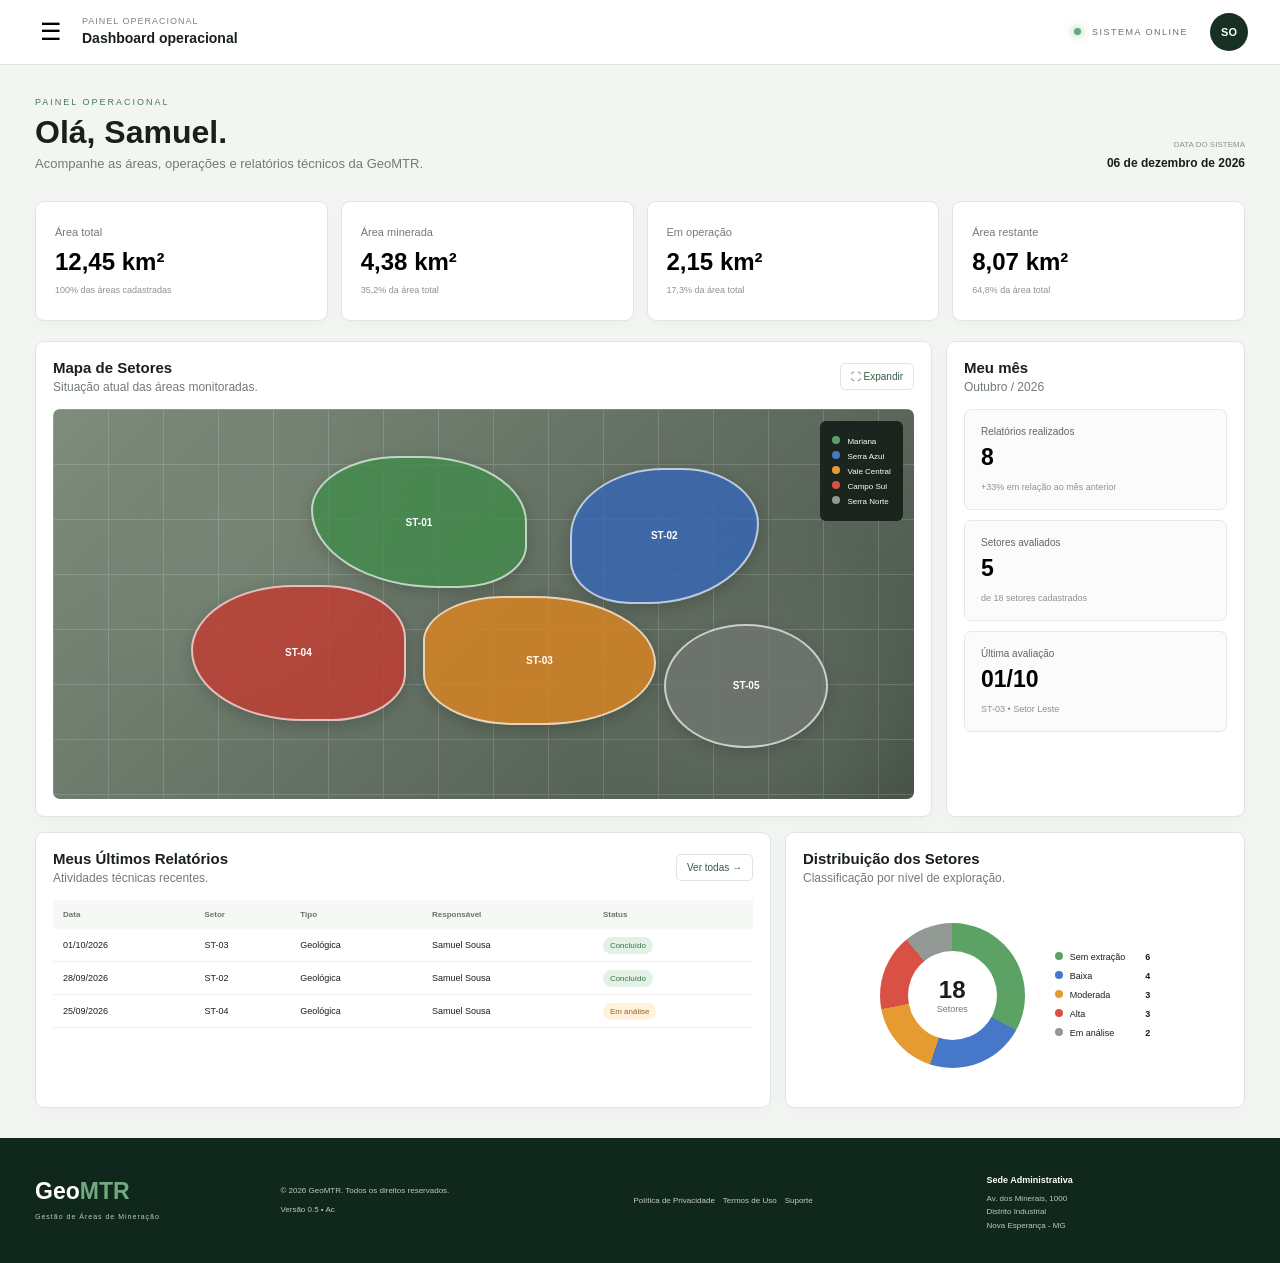
==== commit 0eabfcb2: "arrumando bugs" ====
--- a/dashboard.html
+++ b/dashboard.html
@@ -249,11 +249,11 @@
             </button>
 
             <div class="legenda">
-              <div><span class="verde"></span>Sem extração</div>
-              <div><span class="azul"></span>Baixa extração</div>
-              <div><span class="laranja"></span>Extração moderada</div>
-              <div><span class="vermelho"></span>Alta extração</div>
-              <div><span class="cinza"></span>Em análise</div>
+              <div><span class="verde"></span>Mariana</div>
+              <div><span class="azul"></span>Serra Azul</div>
+              <div><span class="laranja"></span>Vale Central</div>
+              <div><span class="vermelho"></span>Campo Sul</div>
+              <div><span class="cinza"></span>Serra Norte</div>
             </div>
           </div>
         </article>
@@ -409,7 +409,9 @@
           <small>Versão 0.5 • Ac</small>
         </div>
         <div class="footer-links">
-          <button type="button" data-legal="privacy">Política de Privacidade</button>
+          <button type="button" data-legal="privacy">
+            Política de Privacidade
+          </button>
           <button type="button" data-legal="terms">Termos de Uso</button>
           <button type="button" onclick="abrirSuporte()">Suporte</button>
         </div>
@@ -439,18 +441,37 @@
     <script src="./dashboard.js"></script>
 
     <!-- VLibras: recurso de acessibilidade em Libras -->
-    <div vw class="enabled"><div vw-access-button class="active"></div><div vw-plugin-wrapper><div class="vw-plugin-top-wrapper"></div></div></div>
+    <div vw class="enabled">
+      <div vw-access-button class="active"></div>
+      <div vw-plugin-wrapper><div class="vw-plugin-top-wrapper"></div></div>
+    </div>
     <script src="https://vlibras.gov.br/app/vlibras-plugin.js"></script>
-    <script>new window.VLibras.Widget('https://vlibras.gov.br/app');</script>
-  
+    <script>
+      new window.VLibras.Widget("https://vlibras.gov.br/app");
+    </script>
+
     <div class="legal-overlay" id="legalOverlay" hidden>
-      <section class="legal-modal" role="dialog" aria-modal="true" aria-labelledby="legalTitle">
-        <button type="button" class="legal-close" id="legalClose" aria-label="Fechar">×</button>
+      <section
+        class="legal-modal"
+        role="dialog"
+        aria-modal="true"
+        aria-labelledby="legalTitle"
+      >
+        <button
+          type="button"
+          class="legal-close"
+          id="legalClose"
+          aria-label="Fechar"
+        >
+          ×
+        </button>
         <div class="legal-eyebrow">GEOMTR • DOCUMENTOS DO SISTEMA</div>
         <h2 id="legalTitle">Política de Privacidade</h2>
         <p class="legal-updated">Versão demonstrativa • Outubro de 2026</p>
         <div class="legal-content" id="legalContent"></div>
-        <div class="legal-actions"><button type="button" id="legalCloseBottom">Entendi</button></div>
+        <div class="legal-actions">
+          <button type="button" id="legalCloseBottom">Entendi</button>
+        </div>
       </section>
     </div>
     <script src="./legal.js"></script>
--- a/dashboard.css
+++ b/dashboard.css
@@ -507,7 +507,6 @@
 
 .painel-header {
   margin-bottom: 15px;
-
   display: flex;
   align-items: center;
   justify-content: space-between;
@@ -520,7 +519,7 @@
 }
 
 .painel-header p {
-  font-size: 10px;
+  font-size: 12px;
 
   color: var(--texto-secundario);
 }
@@ -615,8 +614,8 @@
   width: 22%;
   height: 35%;
 
-  top: 18%;
-  left: 55%;
+  top: 15%;
+  left: 60%;
 
   border-radius: 55% 45% 65% 35%;
 }
@@ -642,11 +641,11 @@
 }
 
 .setor-5 {
-  width: 18%;
-  height: 28%;
+  width: 19%;
+  height: 32%;
 
   top: 55%;
-  right: 5%;
+  right: 10%;
 
   border-radius: 50%;
 }
@@ -1332,7 +1331,6 @@
 
   .legenda {
     top: auto;
-    bottom: 10px;
   }
 
   .acoes {
@@ -1429,103 +1427,913 @@
 }
 
 /* GeoMTR - componentes compartilhados, perfil e página de setores */
-.geo-contact-card{display:flex;align-items:center;gap:15px;padding:18px;background:#f3f7f3;border:1px solid #e1e9e1;border-radius:14px;margin:12px 0 18px}.geo-contact-icon{display:grid;place-items:center;flex:0 0 48px;height:48px;border-radius:13px;background:#183a27;color:#fff;font-size:23px}.geo-contact-card small{font-size:9px;letter-spacing:1px;color:#66816c;font-weight:800}.geo-contact-card h3{font-size:17px;margin:4px 0}.geo-contact-card p{margin:0;color:#68746b;font-size:12px}.geo-info-grid{display:grid;grid-template-columns:repeat(2,minmax(0,1fr));gap:12px}.geo-info-grid>div{display:flex;flex-direction:column;gap:7px;padding:15px;border:1px solid #e4e9e4;border-radius:12px;min-width:0}.geo-info-grid small,.geo-form-grid label{font-size:11px;color:#718075}.geo-info-grid strong{font-size:13px;overflow-wrap:anywhere}.geo-info-grid span{font-size:10px;color:#78837b}.geo-notice{font-size:11px;color:#7a857d;background:#f7f8f7;border-radius:8px;padding:10px;margin-top:14px;line-height:1.5}.geo-profile-form{display:flex;flex-direction:column;gap:18px}.geo-profile-head{display:flex;align-items:center;gap:15px;padding:8px 0 17px;border-bottom:1px solid #e6ebe6}.geo-profile-head h3{margin:0 0 5px;font-size:17px}.geo-profile-head p{margin:0 0 8px;color:#78837b;font-size:12px}.geo-photo-upload{display:flex;flex-direction:column;align-items:center;gap:5px;cursor:pointer;font-size:10px;color:#477957}.geo-photo-upload>span{display:grid;place-items:center;width:68px;height:68px;border-radius:50%;background:#183a27;color:white;font-weight:800;font-size:20px}.geo-status-pill{font-size:10px;color:#347b4b}.geo-form-grid{display:grid;grid-template-columns:repeat(2,minmax(0,1fr));gap:14px}.geo-form-grid label{display:flex;flex-direction:column;gap:6px;font-weight:700}.geo-form-grid input{width:100%;min-width:0;padding:11px 12px;border:1px solid #dce4dc;border-radius:8px;background:white;color:#243328;font:inherit;font-size:12px}.geo-form-grid input:focus{outline:2px solid #9dc6a5;border-color:#477957}.geo-form-grid input:disabled{background:#f2f4f2;color:#7c867e}.geo-form-grid label small{font-weight:400;font-size:9px}.geo-field-full{grid-column:1/-1}.geo-profile-foot{display:flex;align-items:center;justify-content:space-between;gap:12px}.geo-profile-foot span{font-size:12px;line-height:1.6}.geo-profile-foot small{color:#7a857d}.geo-success{padding:10px;border-radius:8px;background:#edf8ef;color:#28733c;font-size:12px}.setores-page{padding:24px 28px 32px}.setores-intro{display:flex;align-items:flex-end;justify-content:space-between;gap:20px;margin:8px 0 24px}.setores-intro h1{font-size:25px;color:#1c3022;margin:6px 0}.setores-intro p{color:#778078;font-size:13px;max-width:680px;line-height:1.6}.setores-kpis{display:grid;grid-template-columns:repeat(4,minmax(0,1fr));gap:14px;margin-bottom:20px}.setor-kpi{background:white;border:1px solid #e6ebe6;border-radius:14px;padding:17px;box-shadow:0 4px 15px #18302208}.setor-kpi small{display:block;color:#7a857d;font-size:11px}.setor-kpi strong{display:block;font-size:24px;color:#203a29;margin:8px 0 4px}.setor-kpi span{font-size:10px;color:#6d8a73}.setores-layout{display:grid;grid-template-columns:minmax(0,1.25fr) minmax(280px,.75fr);gap:18px}.setor-panel{background:white;border:1px solid #e4e9e4;border-radius:15px;padding:20px;min-width:0}.setor-panel-head{display:flex;justify-content:space-between;align-items:flex-start;gap:12px;margin-bottom:15px}.setor-panel h2{font-size:16px;margin:0 0 6px;color:#203528}.setor-panel p{font-size:11px;color:#7a857d;line-height:1.5;margin:0}.mapa-setores{width:100%;min-height:290px;border-radius:12px;background:#f2f6f1;border:1px solid #e0e8df;overflow:hidden}.mapa-setores svg{width:100%;height:auto;display:block}.mapa-setores .area-setor{cursor:pointer;stroke:white;stroke-width:3;transition:filter .2s,transform .2s}.mapa-setores .area-setor:hover{filter:brightness(1.08);stroke:#183a27;stroke-width:4}.mapa-legenda{display:flex;flex-wrap:wrap;gap:10px 15px;margin-top:14px}.mapa-legenda span{display:flex;align-items:center;gap:6px;font-size:10px;color:#6f7c71}.mapa-legenda i{width:9px;height:9px;border-radius:3px;display:inline-block}.setor-destaque{display:flex;flex-direction:column;gap:13px}.setor-destaque-item{padding:13px;border:1px solid #e6ebe6;border-radius:11px;display:flex;align-items:center;gap:12px}.setor-color{width:10px;height:42px;border-radius:6px;flex:0 0 auto}.setor-destaque-item div{min-width:0;flex:1}.setor-destaque-item strong{display:block;font-size:12px}.setor-destaque-item small{display:block;color:#7c867e;font-size:10px;margin-top:5px}.setor-destaque-item button{border:1px solid #dce6dc;border-radius:8px;padding:8px 10px;background:#f7faf7;color:#315c3c;font-size:10px;cursor:pointer}.setores-tabela-wrap{overflow-x:auto;margin-top:20px}.setores-tabela{width:100%;border-collapse:collapse;min-width:760px}.setores-tabela th{text-align:left;padding:13px 12px;font-size:10px;letter-spacing:.4px;color:#78847a;background:#f7f9f7;border-bottom:1px solid #e7ece7}.setores-tabela td{padding:14px 12px;border-bottom:1px solid #edf0ed;font-size:11px;color:#344237}.setores-tabela tr:last-child td{border-bottom:0}.setor-code{font-weight:800;color:#254a30}.setor-status{display:inline-block;padding:5px 8px;border-radius:20px;font-size:10px;font-weight:700;white-space:nowrap}.status-bom{background:#e7f5e9;color:#28753b}.status-moderado{background:#fff2d9;color:#9b6810}.status-ruim{background:#fde8e5;color:#b33d32}.status-analise{background:#eceff1;color:#59666e}.setor-progresso{height:6px;background:#edf1ed;border-radius:8px;overflow:hidden;min-width:65px;margin-top:6px}.setor-progresso span{display:block;height:100%;border-radius:8px;background:#6ba579}.setor-tabela-top{display:flex;justify-content:space-between;align-items:center;gap:12px;margin-top:24px}.setor-tabela-top input,.setor-tabela-top select{padding:10px 12px;border:1px solid #dfe6df;border-radius:8px;background:white;color:#344237;font-size:11px;max-width:100%}.setor-filtros{display:flex;gap:8px}.setor-mapa-note{font-size:10px;color:#829087;margin-top:12px;line-height:1.5}
-@media(max-width:900px){.setores-page{padding:20px}.setores-kpis{grid-template-columns:repeat(2,minmax(0,1fr))}.setores-layout{grid-template-columns:1fr}.setor-destaque{display:grid;grid-template-columns:repeat(2,minmax(0,1fr))}.geo-info-grid{grid-template-columns:1fr}}
-@media(max-width:600px){.setores-page{padding:15px 12px 24px}.setores-intro{align-items:flex-start;flex-direction:column}.setores-intro h1{font-size:22px}.setores-kpis{gap:9px}.setor-kpi{padding:13px}.setor-kpi strong{font-size:20px}.setor-panel{padding:13px}.setor-destaque{grid-template-columns:1fr}.setor-tabela-top{align-items:stretch;flex-direction:column}.setor-filtros{flex-direction:column}.setor-tabela-top input,.setor-tabela-top select{width:100%;max-width:none}.geo-form-grid{grid-template-columns:1fr}.geo-field-full{grid-column:auto}.geo-profile-foot{align-items:stretch;flex-direction:column}.geo-profile-foot button{width:100%}.geo-profile-head{align-items:flex-start}.modal{max-height:88vh;overflow:auto;width:calc(100% - 24px)!important;margin:12px auto}.geo-info-grid{grid-template-columns:1fr}}
+.geo-contact-card {
+  display: flex;
+  align-items: center;
+  gap: 15px;
+  padding: 18px;
+  background: #f3f7f3;
+  border: 1px solid #e1e9e1;
+  border-radius: 14px;
+  margin: 12px 0 18px;
+}
+.geo-contact-icon {
+  display: grid;
+  place-items: center;
+  flex: 0 0 48px;
+  height: 48px;
+  border-radius: 13px;
+  background: #183a27;
+  color: #fff;
+  font-size: 23px;
+}
+.geo-contact-card small {
+  font-size: 9px;
+  letter-spacing: 1px;
+  color: #66816c;
+  font-weight: 800;
+}
+.geo-contact-card h3 {
+  font-size: 17px;
+  margin: 4px 0;
+}
+.geo-contact-card p {
+  margin: 0;
+  color: #68746b;
+  font-size: 12px;
+}
+.geo-info-grid {
+  display: grid;
+  grid-template-columns: repeat(2, minmax(0, 1fr));
+  gap: 12px;
+}
+.geo-info-grid > div {
+  display: flex;
+  flex-direction: column;
+  gap: 7px;
+  padding: 15px;
+  border: 1px solid #e4e9e4;
+  border-radius: 12px;
+  min-width: 0;
+}
+.geo-info-grid small,
+.geo-form-grid label {
+  font-size: 11px;
+  color: #718075;
+}
+.geo-info-grid strong {
+  font-size: 13px;
+  overflow-wrap: anywhere;
+}
+.geo-info-grid span {
+  font-size: 10px;
+  color: #78837b;
+}
+.geo-notice {
+  font-size: 11px;
+  color: #7a857d;
+  background: #f7f8f7;
+  border-radius: 8px;
+  padding: 10px;
+  margin-top: 14px;
+  line-height: 1.5;
+}
+.geo-profile-form {
+  display: flex;
+  flex-direction: column;
+  gap: 18px;
+}
+.geo-profile-head {
+  display: flex;
+  align-items: center;
+  gap: 15px;
+  padding: 8px 0 17px;
+  border-bottom: 1px solid #e6ebe6;
+}
+.geo-profile-head h3 {
+  margin: 0 0 5px;
+  font-size: 17px;
+}
+.geo-profile-head p {
+  margin: 0 0 8px;
+  color: #78837b;
+  font-size: 12px;
+}
+.geo-photo-upload {
+  display: flex;
+  flex-direction: column;
+  align-items: center;
+  gap: 5px;
+  cursor: pointer;
+  font-size: 10px;
+  color: #477957;
+}
+.geo-photo-upload > span {
+  display: grid;
+  place-items: center;
+  width: 68px;
+  height: 68px;
+  border-radius: 50%;
+  background: #183a27;
+  color: white;
+  font-weight: 800;
+  font-size: 20px;
+}
+.geo-status-pill {
+  font-size: 10px;
+  color: #347b4b;
+}
+.geo-form-grid {
+  display: grid;
+  grid-template-columns: repeat(2, minmax(0, 1fr));
+  gap: 14px;
+}
+.geo-form-grid label {
+  display: flex;
+  flex-direction: column;
+  gap: 6px;
+  font-weight: 700;
+}
+.geo-form-grid input {
+  width: 100%;
+  min-width: 0;
+  padding: 11px 12px;
+  border: 1px solid #dce4dc;
+  border-radius: 8px;
+  background: white;
+  color: #243328;
+  font: inherit;
+  font-size: 12px;
+}
+.geo-form-grid input:focus {
+  outline: 2px solid #9dc6a5;
+  border-color: #477957;
+}
+.geo-form-grid input:disabled {
+  background: #f2f4f2;
+  color: #7c867e;
+}
+.geo-form-grid label small {
+  font-weight: 400;
+  font-size: 9px;
+}
+.geo-field-full {
+  grid-column: 1/-1;
+}
+.geo-profile-foot {
+  display: flex;
+  align-items: center;
+  justify-content: space-between;
+  gap: 12px;
+}
+.geo-profile-foot span {
+  font-size: 12px;
+  line-height: 1.6;
+}
+.geo-profile-foot small {
+  color: #7a857d;
+}
+.geo-success {
+  padding: 10px;
+  border-radius: 8px;
+  background: #edf8ef;
+  color: #28733c;
+  font-size: 12px;
+}
+.setores-page {
+  padding: 24px 28px 32px;
+}
+.setores-intro {
+  display: flex;
+  align-items: flex-end;
+  justify-content: space-between;
+  gap: 20px;
+  margin: 8px 0 24px;
+}
+.setores-intro h1 {
+  font-size: 25px;
+  color: #1c3022;
+  margin: 6px 0;
+}
+.setores-intro p {
+  color: #778078;
+  font-size: 13px;
+  max-width: 680px;
+  line-height: 1.6;
+}
+.setores-kpis {
+  display: grid;
+  grid-template-columns: repeat(4, minmax(0, 1fr));
+  gap: 14px;
+  margin-bottom: 20px;
+}
+.setor-kpi {
+  background: white;
+  border: 1px solid #e6ebe6;
+  border-radius: 14px;
+  padding: 17px;
+  box-shadow: 0 4px 15px #18302208;
+}
+.setor-kpi small {
+  display: block;
+  color: #7a857d;
+  font-size: 11px;
+}
+.setor-kpi strong {
+  display: block;
+  font-size: 24px;
+  color: #203a29;
+  margin: 8px 0 4px;
+}
+.setor-kpi span {
+  font-size: 10px;
+  color: #6d8a73;
+}
+.setores-layout {
+  display: grid;
+  grid-template-columns: minmax(0, 1.25fr) minmax(280px, 0.75fr);
+  gap: 18px;
+}
+.setor-panel {
+  background: white;
+  border: 1px solid #e4e9e4;
+  border-radius: 15px;
+  padding: 20px;
+  min-width: 0;
+}
+.setor-panel-head {
+  display: flex;
+  justify-content: space-between;
+  align-items: flex-start;
+  gap: 12px;
+  margin-bottom: 15px;
+}
+.setor-panel h2 {
+  font-size: 16px;
+  margin: 0 0 6px;
+  color: #203528;
+}
+.setor-panel p {
+  font-size: 11px;
+  color: #7a857d;
+  line-height: 1.5;
+  margin: 0;
+}
+.mapa-setores {
+  width: 100%;
+  min-height: 290px;
+  border-radius: 12px;
+  background: #f2f6f1;
+  border: 1px solid #e0e8df;
+  overflow: hidden;
+}
+.mapa-setores svg {
+  width: 100%;
+  height: auto;
+  display: block;
+}
+.mapa-setores .area-setor {
+  cursor: pointer;
+  stroke: white;
+  stroke-width: 3;
+  transition:
+    filter 0.2s,
+    transform 0.2s;
+}
+.mapa-setores .area-setor:hover {
+  filter: brightness(1.08);
+  stroke: #183a27;
+  stroke-width: 4;
+}
+.mapa-legenda {
+  display: flex;
+  flex-wrap: wrap;
+  gap: 10px 15px;
+  margin-top: 14px;
+}
+.mapa-legenda span {
+  display: flex;
+  align-items: center;
+  gap: 6px;
+  font-size: 10px;
+  color: #6f7c71;
+}
+.mapa-legenda i {
+  width: 9px;
+  height: 9px;
+  border-radius: 3px;
+  display: inline-block;
+}
+.setor-destaque {
+  display: flex;
+  flex-direction: column;
+  gap: 13px;
+}
+.setor-destaque-item {
+  padding: 13px;
+  border: 1px solid #e6ebe6;
+  border-radius: 11px;
+  display: flex;
+  align-items: center;
+  gap: 12px;
+}
+.setor-color {
+  width: 10px;
+  height: 42px;
+  border-radius: 6px;
+  flex: 0 0 auto;
+}
+.setor-destaque-item div {
+  min-width: 0;
+  flex: 1;
+}
+.setor-destaque-item strong {
+  display: block;
+  font-size: 12px;
+}
+.setor-destaque-item small {
+  display: block;
+  color: #7c867e;
+  font-size: 10px;
+  margin-top: 5px;
+}
+.setor-destaque-item button {
+  border: 1px solid #dce6dc;
+  border-radius: 8px;
+  padding: 8px 10px;
+  background: #f7faf7;
+  color: #315c3c;
+  font-size: 10px;
+  cursor: pointer;
+}
+.setores-tabela-wrap {
+  overflow-x: auto;
+  margin-top: 20px;
+}
+.setores-tabela {
+  width: 100%;
+  border-collapse: collapse;
+  min-width: 760px;
+}
+.setores-tabela th {
+  text-align: left;
+  padding: 13px 12px;
+  font-size: 10px;
+  letter-spacing: 0.4px;
+  color: #78847a;
+  background: #f7f9f7;
+  border-bottom: 1px solid #e7ece7;
+}
+.setores-tabela td {
+  padding: 14px 12px;
+  border-bottom: 1px solid #edf0ed;
+  font-size: 11px;
+  color: #344237;
+}
+.setores-tabela tr:last-child td {
+  border-bottom: 0;
+}
+.setor-code {
+  font-weight: 800;
+  color: #254a30;
+}
+.setor-status {
+  display: inline-block;
+  padding: 5px 8px;
+  border-radius: 20px;
+  font-size: 10px;
+  font-weight: 700;
+  white-space: nowrap;
+}
+.status-bom {
+  background: #e7f5e9;
+  color: #28753b;
+}
+.status-moderado {
+  background: #fff2d9;
+  color: #9b6810;
+}
+.status-ruim {
+  background: #fde8e5;
+  color: #b33d32;
+}
+.status-analise {
+  background: #eceff1;
+  color: #59666e;
+}
+.setor-progresso {
+  height: 6px;
+  background: #edf1ed;
+  border-radius: 8px;
+  overflow: hidden;
+  min-width: 65px;
+  margin-top: 6px;
+}
+.setor-progresso span {
+  display: block;
+  height: 100%;
+  border-radius: 8px;
+  background: #6ba579;
+}
+.setor-tabela-top {
+  display: flex;
+  justify-content: space-between;
+  align-items: center;
+  gap: 12px;
+  margin-top: 24px;
+}
+.setor-tabela-top input,
+.setor-tabela-top select {
+  padding: 10px 12px;
+  border: 1px solid #dfe6df;
+  border-radius: 8px;
+  background: white;
+  color: #344237;
+  font-size: 11px;
+  max-width: 100%;
+}
+.setor-filtros {
+  display: flex;
+  gap: 8px;
+}
+.setor-mapa-note {
+  font-size: 10px;
+  color: #829087;
+  margin-top: 12px;
+  line-height: 1.5;
+}
+@media (max-width: 900px) {
+  .setores-page {
+    padding: 20px;
+  }
+  .setores-kpis {
+    grid-template-columns: repeat(2, minmax(0, 1fr));
+  }
+  .setores-layout {
+    grid-template-columns: 1fr;
+  }
+  .setor-destaque {
+    display: grid;
+    grid-template-columns: repeat(2, minmax(0, 1fr));
+  }
+  .geo-info-grid {
+    grid-template-columns: 1fr;
+  }
+}
+@media (max-width: 600px) {
+  .setores-page {
+    padding: 15px 12px 24px;
+  }
+  .setores-intro {
+    align-items: flex-start;
+    flex-direction: column;
+  }
+  .setores-intro h1 {
+    font-size: 22px;
+  }
+  .setores-kpis {
+    gap: 9px;
+  }
+  .setor-kpi {
+    padding: 13px;
+  }
+  .setor-kpi strong {
+    font-size: 20px;
+  }
+  .setor-panel {
+    padding: 13px;
+  }
+  .setor-destaque {
+    grid-template-columns: 1fr;
+  }
+  .setor-tabela-top {
+    align-items: stretch;
+    flex-direction: column;
+  }
+  .setor-filtros {
+    flex-direction: column;
+  }
+  .setor-tabela-top input,
+  .setor-tabela-top select {
+    width: 100%;
+    max-width: none;
+  }
+  .geo-form-grid {
+    grid-template-columns: 1fr;
+  }
+  .geo-field-full {
+    grid-column: auto;
+  }
+  .geo-profile-foot {
+    align-items: stretch;
+    flex-direction: column;
+  }
+  .geo-profile-foot button {
+    width: 100%;
+  }
+  .geo-profile-head {
+    align-items: flex-start;
+  }
+  .modal {
+    max-height: 88vh;
+    overflow: auto;
+    width: calc(100% - 24px) !important;
+    margin: 12px auto;
+  }
+  .geo-info-grid {
+    grid-template-columns: 1fr;
+  }
+}
 
 /* Ajustes da página de setores: zoom, ações administrativas e telas pequenas */
-.mapa-zoom{display:flex;gap:6px;flex-shrink:0}.mapa-zoom button,.acoes-setor button{border:1px solid #dce5dc;background:#f7faf7;color:#315c3c;border-radius:8px;padding:7px 10px;cursor:pointer;font-weight:700}.mapa-zoom button:hover,.acoes-setor button:hover{background:#eaf3eb}.mapa-setores svg{transform-origin:center center;transition:transform .2s ease}.acoes-setor{white-space:nowrap}.acoes-setor button{font-size:10px;margin:2px}.acoes-setor .acao-excluir{color:#a43e36;border-color:#efd5d2;background:#fff8f7}.botao-principal{border:0;border-radius:9px;background:#477957;color:#fff;padding:11px 15px;font-weight:700;cursor:pointer}.setores-intro{align-items:center}.setores-intro>button{flex-shrink:0}.setores-tabela td{vertical-align:middle}.mapa-setores{touch-action:pan-x pan-y}
-@media(max-width:600px){.mapa-zoom{align-self:flex-start}.setor-panel-head{flex-wrap:wrap}.setores-intro>button{width:100%}.mapa-setores{min-height:220px}.mapa-setores svg{min-width:500px}.setores-tabela{min-width:820px}}
-
+.mapa-zoom {
+  display: flex;
+  gap: 6px;
+  flex-shrink: 0;
+}
+.mapa-zoom button,
+.acoes-setor button {
+  border: 1px solid #dce5dc;
+  background: #f7faf7;
+  color: #315c3c;
+  border-radius: 8px;
+  padding: 7px 10px;
+  cursor: pointer;
+  font-weight: 700;
+}
+.mapa-zoom button:hover,
+.acoes-setor button:hover {
+  background: #eaf3eb;
+}
+.mapa-setores svg {
+  transform-origin: center center;
+  transition: transform 0.2s ease;
+}
+.acoes-setor {
+  white-space: nowrap;
+}
+.acoes-setor button {
+  font-size: 10px;
+  margin: 2px;
+}
+.acoes-setor .acao-excluir {
+  color: #a43e36;
+  border-color: #efd5d2;
+  background: #fff8f7;
+}
+.botao-principal {
+  border: 0;
+  border-radius: 9px;
+  background: #477957;
+  color: #fff;
+  padding: 11px 15px;
+  font-weight: 700;
+  cursor: pointer;
+}
+.setores-intro {
+  align-items: center;
+}
+.setores-intro > button {
+  flex-shrink: 0;
+}
+.setores-tabela td {
+  vertical-align: middle;
+}
+.mapa-setores {
+  touch-action: pan-x pan-y;
+}
+@media (max-width: 600px) {
+  .mapa-zoom {
+    align-self: flex-start;
+  }
+  .setor-panel-head {
+    flex-wrap: wrap;
+  }
+  .setores-intro > button {
+    width: 100%;
+  }
+  .mapa-setores {
+    min-height: 220px;
+  }
+  .mapa-setores svg {
+    min-width: 500px;
+  }
+  .setores-tabela {
+    min-width: 820px;
+  }
+}
 
 /* Mapa das páginas de setores: mesma aparência do dashboard */
-.setores-layout .mapa-painel{min-width:0}
-.setores-layout .mapa{height:390px;width:100%;}
-.setores-layout .mapa .setor{display:grid;place-items:center;min-width:56px;min-height:48px;touch-action:manipulation;}
-.setores-layout .mapa .legenda{z-index:20;}
-.setores-layout .mapa-painel.expandido{position:fixed;inset:16px;z-index:3000;overflow:auto;}
-.setores-layout .mapa-painel.expandido .mapa{height:calc(100vh - 150px);min-height:320px;}
-.setores-layout .mapa-painel.expandido .mapa .setor{font-size:12px;}
-@media(max-width:700px){
-  .setores-layout .mapa{height:340px;}
-  .setores-layout .mapa .legenda{top:8px;right:8px;padding:8px 9px;max-width:48%;}
-  .setores-layout .mapa .legenda div{font-size:8px;line-height:1.35;}
-  .setores-layout .mapa .setor{min-width:44px;min-height:40px;font-size:9px;}
-  .setores-layout .mapa-painel.expandido{inset:8px;padding:12px;}
-  .setores-layout .mapa-painel.expandido .mapa{height:calc(100vh - 145px);}
-}
-
-
+.setores-layout .mapa-painel {
+  min-width: 0;
+}
+.setores-layout .mapa {
+  height: 390px;
+  width: 100%;
+}
+.setores-layout .mapa .setor {
+  display: grid;
+  place-items: center;
+  min-width: 56px;
+  min-height: 48px;
+  touch-action: manipulation;
+}
+.setores-layout .mapa .legenda {
+  z-index: 20;
+}
+.setores-layout .mapa-painel.expandido {
+  position: fixed;
+  inset: 16px;
+  z-index: 3000;
+  overflow: auto;
+}
+.setores-layout .mapa-painel.expandido .mapa {
+  height: calc(100vh - 150px);
+  min-height: 320px;
+}
+.setores-layout .mapa-painel.expandido .mapa .setor {
+  font-size: 12px;
+}
+@media (max-width: 700px) {
+  .setores-layout .mapa {
+    height: 340px;
+  }
+  .setores-layout .mapa .legenda {
+    top: 8px;
+    right: 8px;
+    padding: 8px 9px;
+    max-width: 48%;
+  }
+  .setores-layout .mapa .legenda div {
+    font-size: 8px;
+    line-height: 1.35;
+  }
+  .setores-layout .mapa .setor {
+    min-width: 44px;
+    min-height: 40px;
+    font-size: 9px;
+  }
+  .setores-layout .mapa-painel.expandido {
+    inset: 8px;
+    padding: 12px;
+  }
+  .setores-layout .mapa-painel.expandido .mapa {
+    height: calc(100vh - 145px);
+  }
+}
 
 /* Documentos legais compartilhados */
-.legal-overlay[hidden] { display: none !important; }
+.legal-overlay[hidden] {
+  display: none !important;
+}
 .legal-overlay {
-  position: fixed; inset: 0; z-index: 2000;
-  display: flex; align-items: center; justify-content: center;
-  padding: 18px; background: rgba(8, 20, 13, .68);
+  position: fixed;
+  inset: 0;
+  z-index: 2000;
+  display: flex;
+  align-items: center;
+  justify-content: center;
+  padding: 18px;
+  background: rgba(8, 20, 13, 0.68);
   backdrop-filter: blur(4px);
 }
 .legal-modal {
-  position: relative; width: min(680px, 100%); max-height: min(82vh, 760px);
-  overflow: auto; padding: 30px; border-radius: 16px;
-  background: #fff; color: #182019; box-shadow: 0 24px 80px rgba(0,0,0,.25);
+  position: relative;
+  width: min(680px, 100%);
+  max-height: min(82vh, 760px);
+  overflow: auto;
+  padding: 30px;
+  border-radius: 16px;
+  background: #fff;
+  color: #182019;
+  box-shadow: 0 24px 80px rgba(0, 0, 0, 0.25);
 }
 .legal-close {
-  position: absolute; top: 12px; right: 14px; width: 38px; height: 38px;
-  border: 0; border-radius: 9px; background: #f0f4f0; color: #183221;
-  font-size: 27px; line-height: 1; cursor: pointer;
-}
-.legal-eyebrow { margin: 0 42px 9px 0; color: #477957; font-size: 10px; font-weight: 800; letter-spacing: .12em; }
-.legal-modal h2 { margin: 0 44px 7px 0; font-size: clamp(22px, 4vw, 28px); }
-.legal-updated { margin: 0 0 22px; color: #7a857c; font-size: 12px; }
-.legal-content { display: grid; gap: 14px; color: #455148; font-size: 13px; line-height: 1.75; }
-.legal-content p { margin: 0; }
-.legal-content strong { color: #182019; }
-.legal-actions { display: flex; justify-content: flex-end; margin-top: 24px; }
+  position: absolute;
+  top: 12px;
+  right: 14px;
+  width: 38px;
+  height: 38px;
+  border: 0;
+  border-radius: 9px;
+  background: #f0f4f0;
+  color: #183221;
+  font-size: 27px;
+  line-height: 1;
+  cursor: pointer;
+}
+.legal-eyebrow {
+  margin: 0 42px 9px 0;
+  color: #477957;
+  font-size: 10px;
+  font-weight: 800;
+  letter-spacing: 0.12em;
+}
+.legal-modal h2 {
+  margin: 0 44px 7px 0;
+  font-size: clamp(22px, 4vw, 28px);
+}
+.legal-updated {
+  margin: 0 0 22px;
+  color: #7a857c;
+  font-size: 12px;
+}
+.legal-content {
+  display: grid;
+  gap: 14px;
+  color: #455148;
+  font-size: 13px;
+  line-height: 1.75;
+}
+.legal-content p {
+  margin: 0;
+}
+.legal-content strong {
+  color: #182019;
+}
+.legal-actions {
+  display: flex;
+  justify-content: flex-end;
+  margin-top: 24px;
+}
 .legal-actions button {
-  min-height: 42px; padding: 0 20px; border: 0; border-radius: 8px;
-  background: #477957; color: #fff; font: inherit; font-weight: 700; cursor: pointer;
-}
-body.legal-modal-open { overflow: hidden; }
-.login-footer { flex-wrap: wrap; gap: 12px; }
-.login-legal-links { display: flex; flex-wrap: wrap; gap: 12px; }
+  min-height: 42px;
+  padding: 0 20px;
+  border: 0;
+  border-radius: 8px;
+  background: #477957;
+  color: #fff;
+  font: inherit;
+  font-weight: 700;
+  cursor: pointer;
+}
+body.legal-modal-open {
+  overflow: hidden;
+}
+.login-footer {
+  flex-wrap: wrap;
+  gap: 12px;
+}
+.login-legal-links {
+  display: flex;
+  flex-wrap: wrap;
+  gap: 12px;
+}
 .login-legal-links button {
-  border: 0; padding: 0; background: transparent; color: inherit;
-  font: inherit; text-decoration: underline; cursor: pointer;
+  border: 0;
+  padding: 0;
+  background: transparent;
+  color: inherit;
+  font: inherit;
+  text-decoration: underline;
+  cursor: pointer;
 }
 @media (max-width: 600px) {
-  .legal-overlay { padding: 10px; align-items: flex-end; }
-  .legal-modal { padding: 25px 20px 20px; max-height: 88vh; border-radius: 16px 16px 10px 10px; }
-  .legal-content { font-size: 12px; line-height: 1.65; }
-}
-
+  .legal-overlay {
+    padding: 10px;
+    align-items: flex-end;
+  }
+  .legal-modal {
+    padding: 25px 20px 20px;
+    max-height: 88vh;
+    border-radius: 16px 16px 10px 10px;
+  }
+  .legal-content {
+    font-size: 12px;
+    line-height: 1.65;
+  }
+}
 
 /* Ajustes de layout GeoMTR */
 
 /* Mantém o rodapé no final da área visível mesmo quando a página tem pouco conteúdo */
-.conteudo { min-height: 100vh; display: flex; flex-direction: column; }
-.conteudo > footer { margin-top: auto; width: 100%; flex-shrink: 0; }
-.header-identificacao { display: flex; flex-direction: column; justify-content: center; gap: 3px; min-width: 0; margin-left: 14px; }
-.header-identificacao small { color: #7b857d; font-size: 9px; letter-spacing: 1px; line-height: 1.2; }
-.header-identificacao strong { color: #182019; font-size: 14px; line-height: 1.25; font-weight: 600; }
-.topbar { justify-content: flex-start; }
-.topbar-direita { margin-left: auto; }
-
+.conteudo {
+  min-height: 100vh;
+  display: flex;
+  flex-direction: column;
+}
+.conteudo > footer {
+  margin-top: auto;
+  width: 100%;
+  flex-shrink: 0;
+}
+.header-identificacao {
+  display: flex;
+  flex-direction: column;
+  justify-content: center;
+  gap: 3px;
+  min-width: 0;
+  margin-left: 14px;
+}
+.header-identificacao small {
+  color: #7b857d;
+  font-size: 9px;
+  letter-spacing: 1px;
+  line-height: 1.2;
+}
+.header-identificacao strong {
+  color: #182019;
+  font-size: 14px;
+  line-height: 1.25;
+  font-weight: 600;
+}
+.topbar {
+  justify-content: flex-start;
+}
+.topbar-direita {
+  margin-left: auto;
+}
 
 /* Identificação padronizada do cabeçalho e rodapé alinhado ao final do conteúdo */
-.header-identificacao { display:flex; flex-direction:column; justify-content:center; gap:3px; min-width:0; margin-left:12px; }
-.header-identificacao small { color:#7b857d; font-size:9px; letter-spacing:1px; line-height:1.2; }
-.header-identificacao strong { color:#182019; font-size:14px; line-height:1.25; font-weight:600; }
-.conteudo { min-height:100vh; display:flex; flex-direction:column; }
-.conteudo > footer { margin-top:auto; width:100%; flex-shrink:0; }
-.topbar-direita { margin-left:auto; }
-@media (max-width:600px) { .header-identificacao { margin-left:8px; } .header-identificacao small { font-size:8px; letter-spacing:.5px; } .header-identificacao strong { font-size:12px; } }
+.header-identificacao {
+  display: flex;
+  flex-direction: column;
+  justify-content: center;
+  gap: 3px;
+  min-width: 0;
+  margin-left: 12px;
+}
+.header-identificacao small {
+  color: #7b857d;
+  font-size: 9px;
+  letter-spacing: 1px;
+  line-height: 1.2;
+}
+.header-identificacao strong {
+  color: #182019;
+  font-size: 14px;
+  line-height: 1.25;
+  font-weight: 600;
+}
+.conteudo {
+  min-height: 100vh;
+  display: flex;
+  flex-direction: column;
+}
+.conteudo > footer {
+  margin-top: auto;
+  width: 100%;
+  flex-shrink: 0;
+}
+.topbar-direita {
+  margin-left: auto;
+}
+@media (max-width: 600px) {
+  .header-identificacao {
+    margin-left: 8px;
+  }
+  .header-identificacao small {
+    font-size: 8px;
+    letter-spacing: 0.5px;
+  }
+  .header-identificacao strong {
+    font-size: 12px;
+  }
+}
 
 /* Identificação padronizada do cabeçalho e rodapé alinhado ao final do conteúdo */
-.header-identificacao { display:flex; flex-direction:column; justify-content:center; gap:3px; min-width:0; margin-left:12px; }
-.header-identificacao small { color:#7b857d; font-size:9px; letter-spacing:1px; line-height:1.2; }
-.header-identificacao strong { color:#182019; font-size:14px; line-height:1.25; font-weight:600; }
-.conteudo { min-height:100vh; display:flex; flex-direction:column; }
-.conteudo > footer { margin-top:auto; width:100%; flex-shrink:0; }
-.topbar-direita { margin-left:auto; }
-@media (max-width:600px) { .header-identificacao { margin-left:8px; } .header-identificacao small { font-size:8px; letter-spacing:.5px; } .header-identificacao strong { font-size:12px; } }
+.header-identificacao {
+  display: flex;
+  flex-direction: column;
+  justify-content: center;
+  gap: 3px;
+  min-width: 0;
+  margin-left: 12px;
+}
+.header-identificacao small {
+  color: #7b857d;
+  font-size: 9px;
+  letter-spacing: 1px;
+  line-height: 1.2;
+}
+.header-identificacao strong {
+  color: #182019;
+  font-size: 14px;
+  line-height: 1.25;
+  font-weight: 600;
+}
+.conteudo {
+  min-height: 100vh;
+  display: flex;
+  flex-direction: column;
+}
+.conteudo > footer {
+  margin-top: auto;
+  width: 100%;
+  flex-shrink: 0;
+}
+.topbar-direita {
+  margin-left: auto;
+}
+@media (max-width: 600px) {
+  .header-identificacao {
+    margin-left: 8px;
+  }
+  .header-identificacao small {
+    font-size: 8px;
+    letter-spacing: 0.5px;
+  }
+  .header-identificacao strong {
+    font-size: 12px;
+  }
+}
